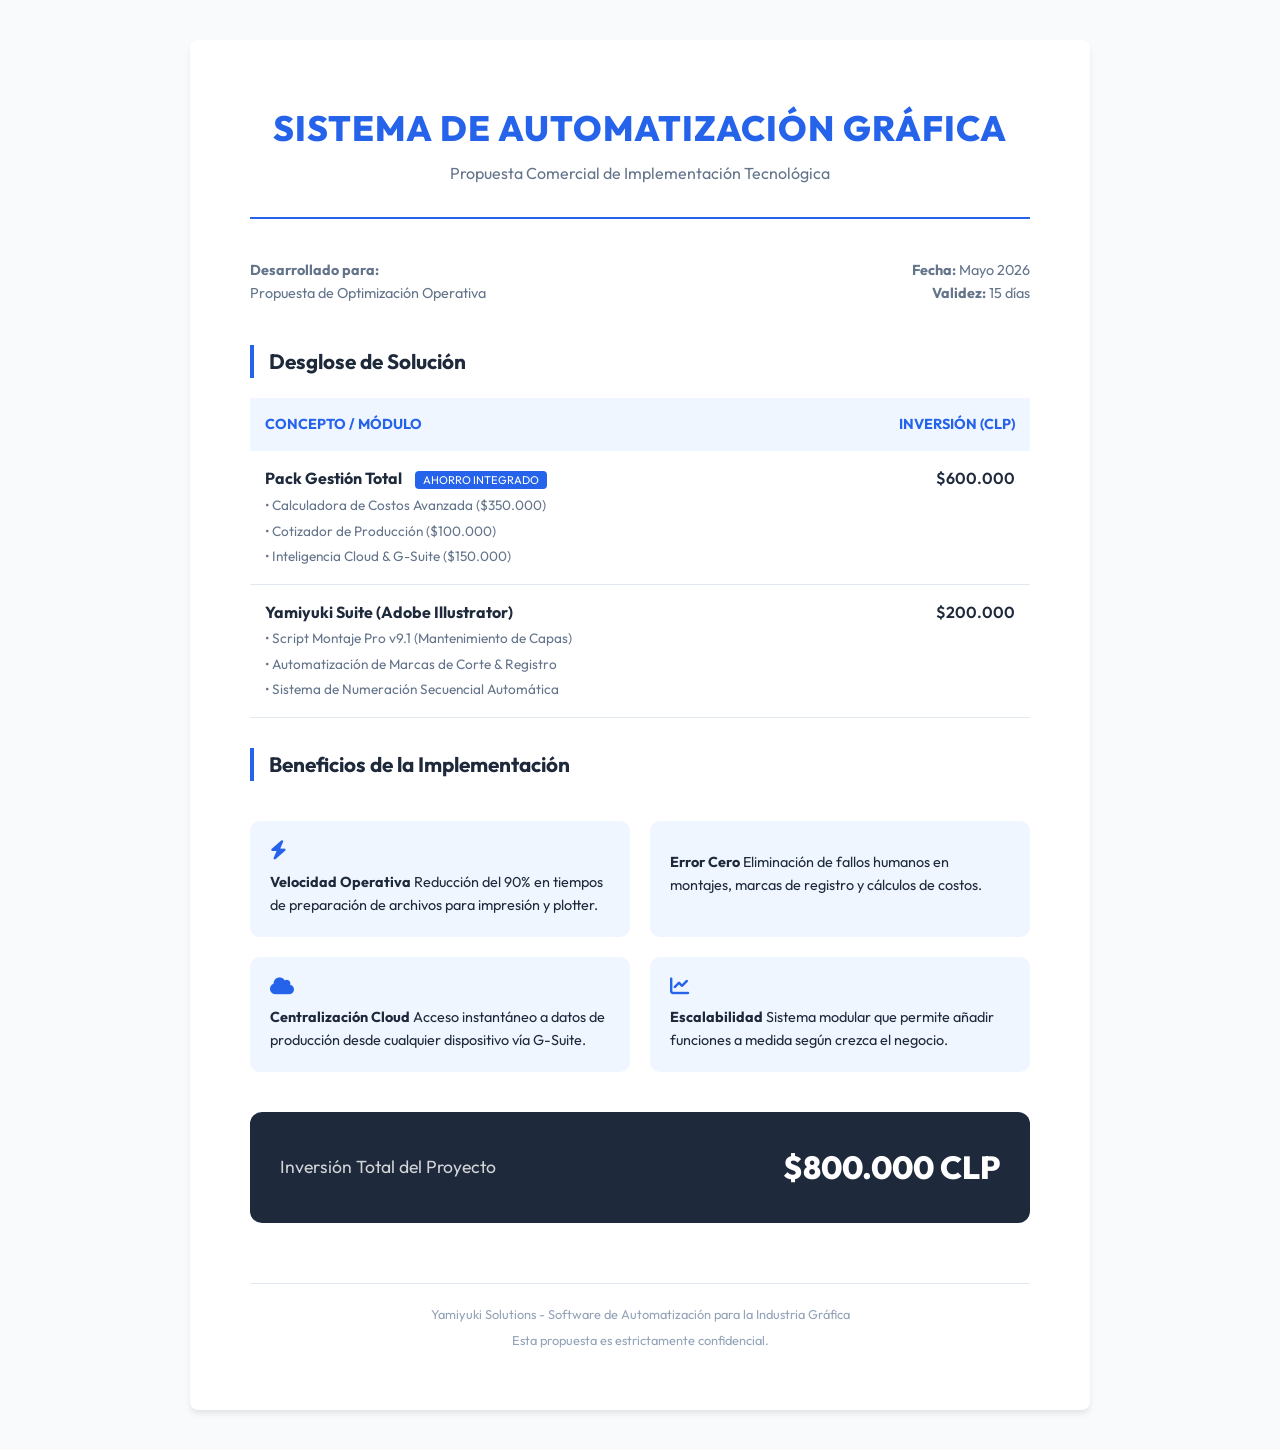
==== Cotizacion.html @ fe35996f "Add files via upload" ====
<!DOCTYPE html>
<html lang="es">
<head>
    <meta charset="UTF-8">
    <meta name="viewport" content="width=device-width, initial-scale=1.0">
    <title>Propuesta Comercial | Yamiyuki Suite</title>
    <link href="https://fonts.googleapis.com/css2?family=Outfit:wght@300;400;600;800&display=swap" rel="stylesheet">
    <link rel="stylesheet" href="https://cdnjs.cloudflare.com/ajax/libs/font-awesome/6.4.0/css/all.min.css">
    <style>
        :root {
            --bg-color: #f8fafc;
            --text-dark: #1e293b;
            --accent-blue: #2563eb;
            --accent-soft: #eff6ff;
            --border-color: #e2e8f0;
        }

        * { margin: 0; padding: 0; box-sizing: border-box; font-family: 'Outfit', sans-serif; }
        body { background-color: var(--bg-color); color: var(--text-dark); line-height: 1.6; padding: 40px 20px; }

        .paper {
            max-width: 900px;
            margin: 0 auto;
            background: #fff;
            padding: 60px;
            border-radius: 8px;
            box-shadow: 0 4px 6px -1px rgba(0, 0, 0, 0.1);
        }

        header { border-bottom: 2px solid var(--accent-blue); padding-bottom: 30px; margin-bottom: 40px; text-align: center; }
        header h1 { font-size: 2.2rem; font-weight: 800; text-transform: uppercase; letter-spacing: 1px; color: var(--accent-blue); }
        header p { color: #64748b; font-size: 1rem; margin-top: 5px; }

        .client-info { display: flex; justify-content: space-between; margin-bottom: 40px; font-size: 0.9rem; color: #64748b; }

        h2 { font-size: 1.3rem; margin-bottom: 20px; color: var(--text-dark); border-left: 4px solid var(--accent-blue); padding-left: 15px; }

        table { width: 100%; border-collapse: collapse; margin-bottom: 30px; }
        th { text-align: left; background: var(--accent-soft); padding: 15px; font-size: 0.9rem; text-transform: uppercase; color: var(--accent-blue); }
        td { padding: 15px; border-bottom: 1px solid var(--border-color); vertical-align: top; }

        .price { font-weight: 600; color: var(--text-dark); text-align: right; }
        
        .pack-tag { background: var(--accent-blue); color: #fff; padding: 2px 8px; border-radius: 4px; font-size: 0.7rem; vertical-align: middle; margin-left: 10px; }

        .total-box {
            background: var(--text-dark);
            color: #fff;
            padding: 30px;
            border-radius: 12px;
            display: flex;
            justify-content: space-between;
            align-items: center;
            margin-top: 40px;
        }
        .total-box h3 { font-size: 1.1rem; font-weight: 400; opacity: 0.8; }
        .total-box .amount { font-size: 2rem; font-weight: 800; color: #fff; }

        .benefits { display: grid; grid-template-columns: 1fr 1fr; gap: 20px; margin-top: 40px; }
        .benefit-item { background: var(--accent-soft); padding: 20px; border-radius: 10px; font-size: 0.9rem; }
        .benefit-item i { color: var(--accent-blue); margin-bottom: 10px; display: block; font-size: 1.2rem; }

        .footer-note { margin-top: 60px; font-size: 0.8rem; color: #94a3b8; text-align: center; border-top: 1px solid var(--border-color); padding-top: 20px; }

        @media (max-width: 600px) {
            .paper { padding: 30px; }
            .benefits { grid-template-columns: 1fr; }
            .client-info { flex-direction: column; gap: 10px; }
        }
    </style>
</head>
<body>
    <div class="paper">
        <header>
            <h1>Sistema de Automatización Gráfica</h1>
            <p>Propuesta Comercial de Implementación Tecnológica</p>
        </header>

        <div class="client-info">
            <div>
                <strong>Desarrollado para:</strong><br>
                Propuesta de Optimización Operativa
            </div>
            <div style="text-align: right;">
                <strong>Fecha:</strong> Mayo 2026<br>
                <strong>Validez:</strong> 15 días
            </div>
        </div>

        <section>
            <h2>Desglose de Solución</h2>
            <table>
                <thead>
                    <tr>
                        <th>Concepto / Módulo</th>
                        <th style="text-align: right;">Inversión (CLP)</th>
                    </tr>
                </thead>
                <tbody>
                    <tr>
                        <td>
                            <strong>Pack Gestión Total</strong> <span class="pack-tag">AHORRO INTEGRADO</span><br>
                            <span style="font-size: 0.85rem; color: #64748b;">
                                • Calculadora de Costos Avanzada ($350.000)<br>
                                • Cotizador de Producción ($100.000)<br>
                                • Inteligencia Cloud & G-Suite ($150.000)
                            </span>
                        </td>
                        <td class="price">$600.000</td>
                    </tr>
                    <tr>
                        <td>
                            <strong>Yamiyuki Suite (Adobe Illustrator)</strong><br>
                            <span style="font-size: 0.85rem; color: #64748b;">
                                • Script Montaje Pro v9.1 (Mantenimiento de Capas)<br>
                                • Automatización de Marcas de Corte & Registro<br>
                                • Sistema de Numeración Secuencial Automática
                            </span>
                        </td>
                        <td class="price">$200.000</td>
                    </tr>
                </tbody>
            </table>
        </section>

        <section>
            <h2>Beneficios de la Implementación</h2>
            <div class="benefits">
                <div class="benefit-item">
                    <i class="fa-solid fa-bolt"></i>
                    <strong>Velocidad Operativa</strong>
                    Reducción del 90% en tiempos de preparación de archivos para impresión y plotter.
                </div>
                <div class="benefit-item">
                    <i class="fa-solid fa-shield-check"></i>
                    <strong>Error Cero</strong>
                    Eliminación de fallos humanos en montajes, marcas de registro y cálculos de costos.
                </div>
                <div class="benefit-item">
                    <i class="fa-solid fa-cloud"></i>
                    <strong>Centralización Cloud</strong>
                    Acceso instantáneo a datos de producción desde cualquier dispositivo vía G-Suite.
                </div>
                <div class="benefit-item">
                    <i class="fa-solid fa-chart-line"></i>
                    <strong>Escalabilidad</strong>
                    Sistema modular que permite añadir funciones a medida según crezca el negocio.
                </div>
            </div>
        </section>

        <div class="total-box">
            <h3>Inversión Total del Proyecto</h3>
            <div class="amount">$800.000 CLP</div>
        </div>

        <div class="footer-note">
            <p>Yamiyuki Solutions - Software de Automatización para la Industria Gráfica</p>
            <p style="margin-top: 5px;">Esta propuesta es estrictamente confidencial.</p>
        </div>
    </div>
</body>
</html>
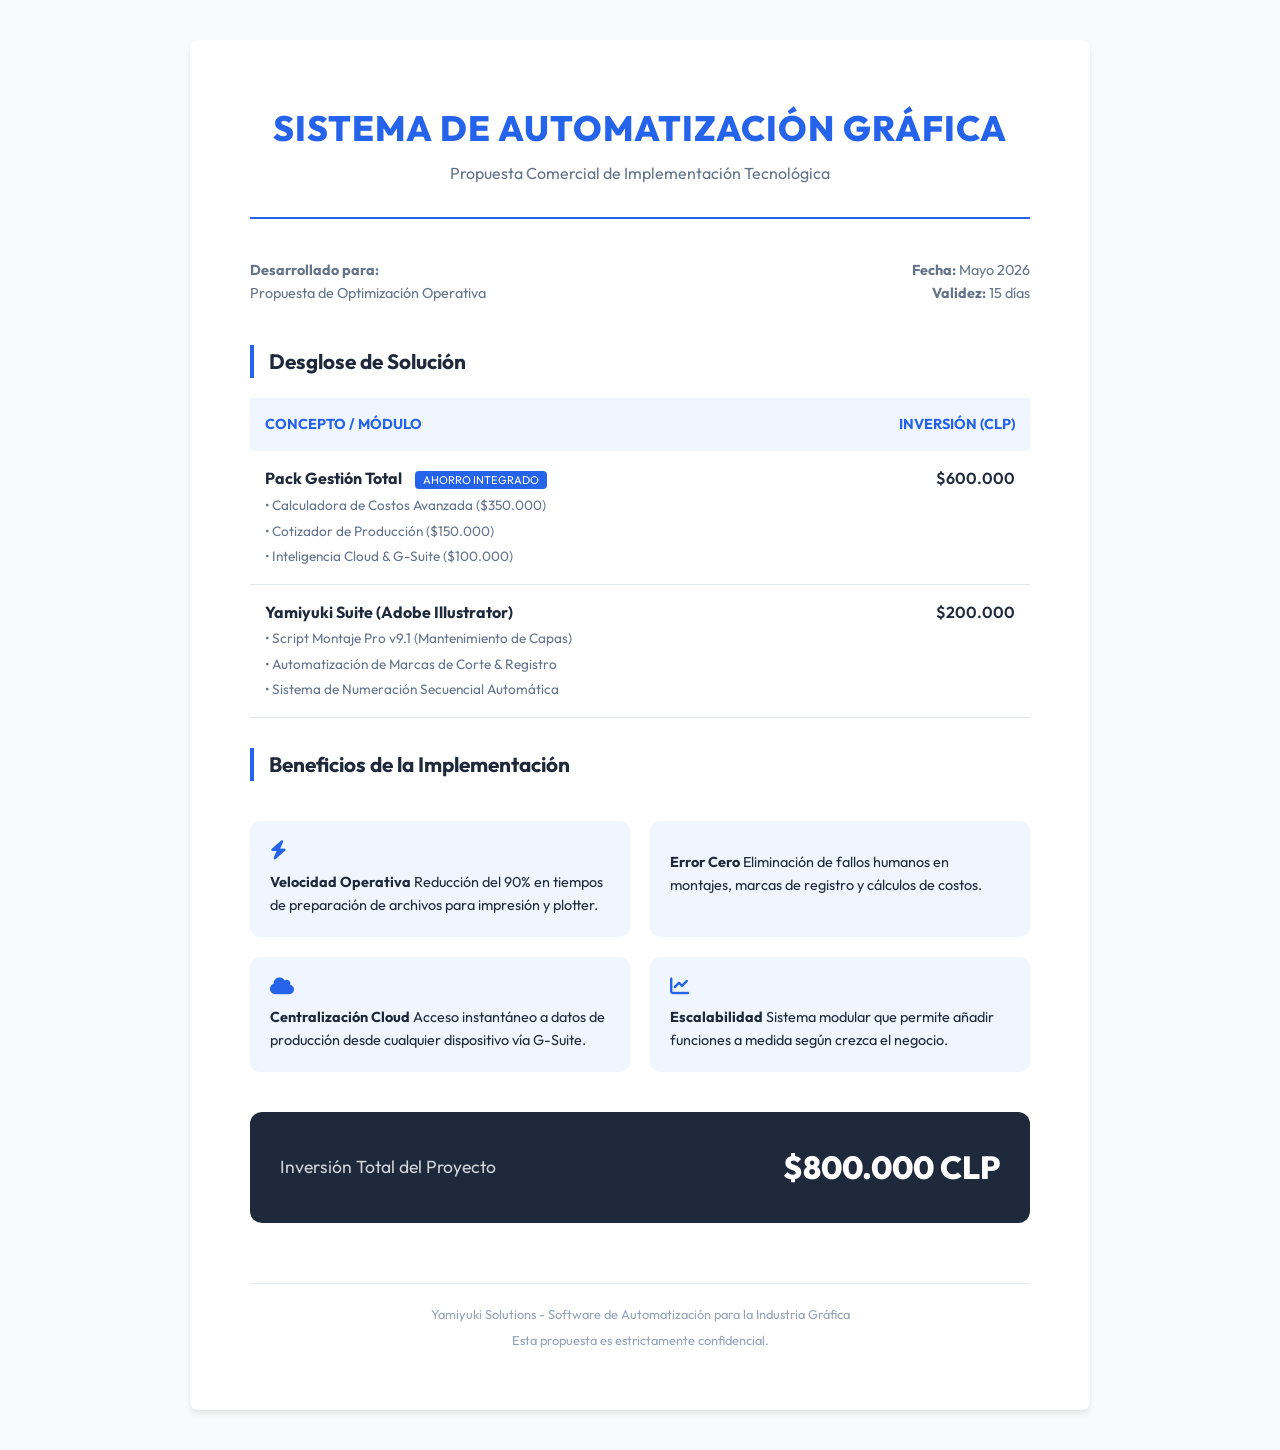
==== commit 514fbac1: "Add files via upload" ====
--- a/Cotizacion.html
+++ b/Cotizacion.html
@@ -102,8 +102,8 @@
                             <strong>Pack Gestión Total</strong> <span class="pack-tag">AHORRO INTEGRADO</span><br>
                             <span style="font-size: 0.85rem; color: #64748b;">
                                 • Calculadora de Costos Avanzada ($350.000)<br>
-                                • Cotizador de Producción ($100.000)<br>
-                                • Inteligencia Cloud & G-Suite ($150.000)
+                                • Cotizador de Producción ($150.000)<br>
+                                • Inteligencia Cloud & G-Suite ($100.000)
                             </span>
                         </td>
                         <td class="price">$600.000</td>
